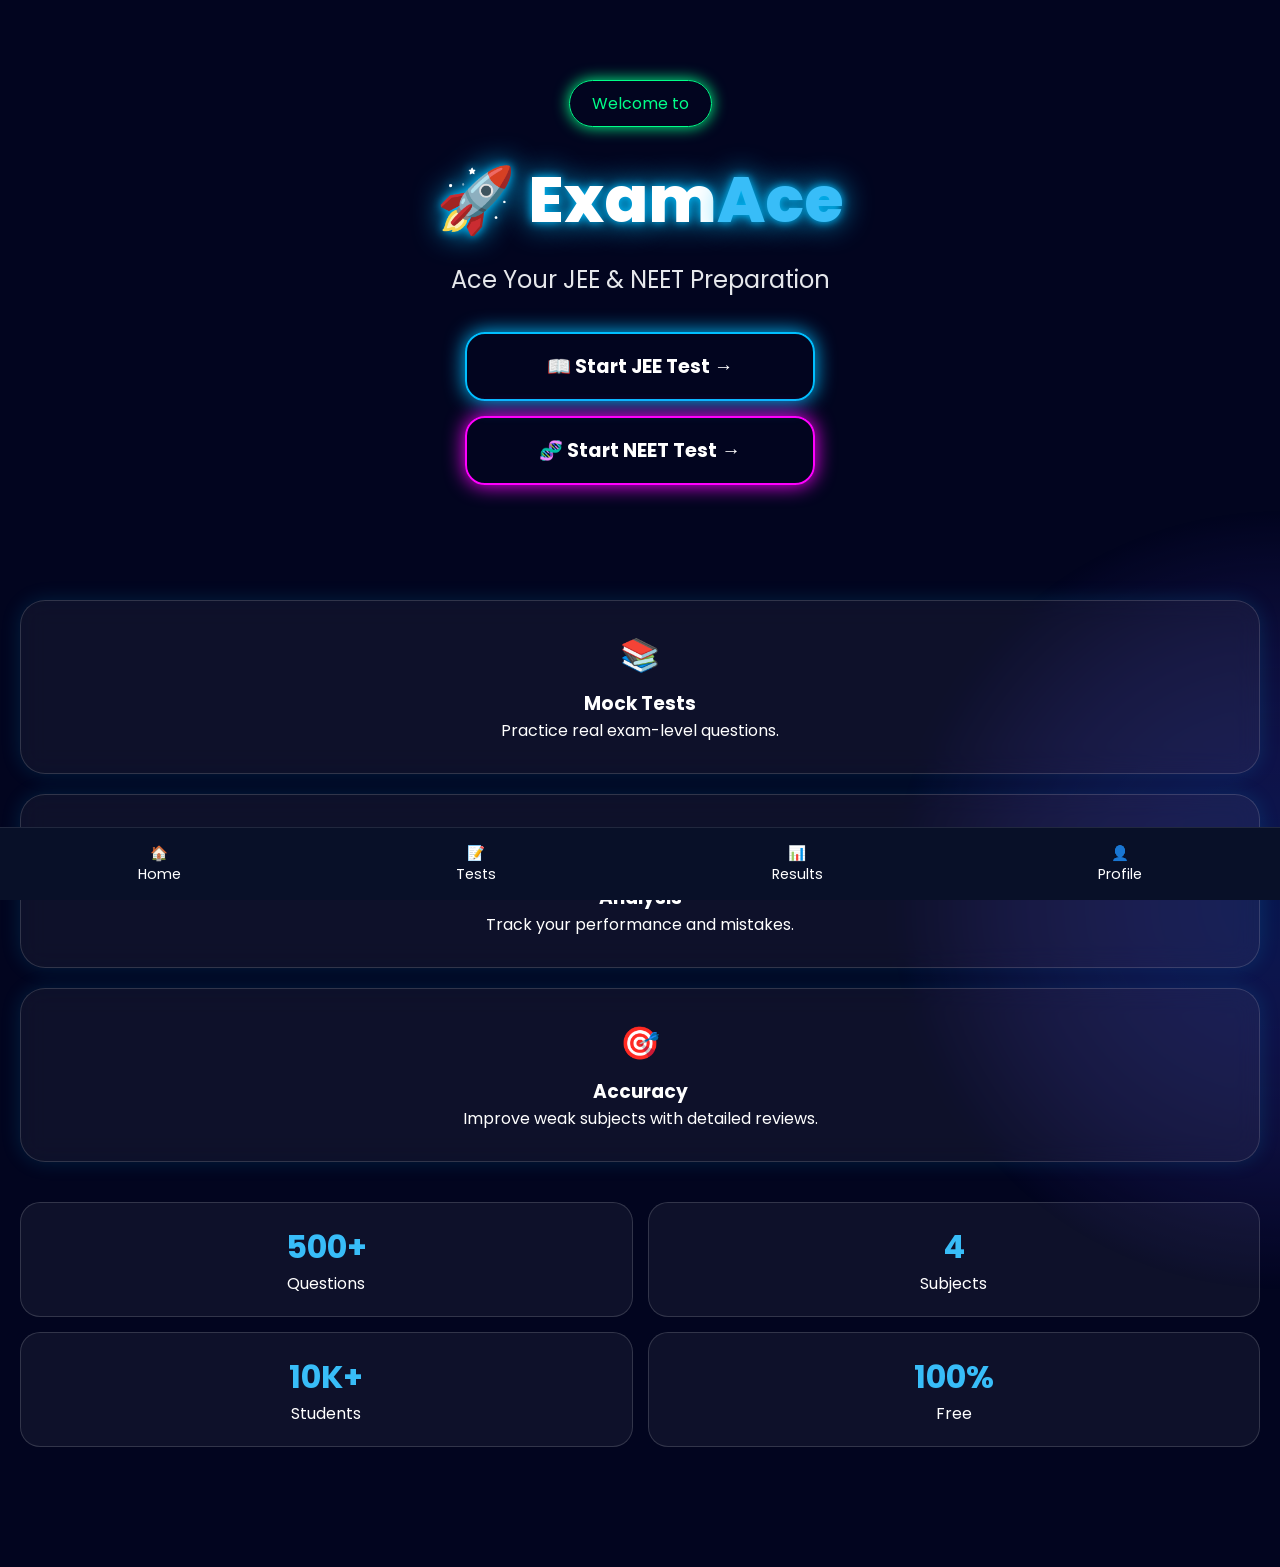
==== index.html @ eb155731 "Update index.html" ====
<!DOCTYPE html>
<html lang="en">
<head>
<meta charset="UTF-8">
<meta name="viewport" content="width=device-width, initial-scale=1.0">
<title>ExamAce</title>

<link href="https://fonts.googleapis.com/css2?family=Poppins:wght@300;400;600;700;800&display=swap" rel="stylesheet">

<style>

*{
margin:0;
padding:0;
box-sizing:border-box;
font-family:'Poppins',sans-serif;
}

body{
background:#02051f;
color:white;
overflow-x:hidden;
}

/* Animated Background */

body::before{
content:'';
position:fixed;
width:200%;
height:200%;
background:
radial-gradient(circle,#1d4ed8 0%,transparent 25%),
radial-gradient(circle,#9333ea 0%,transparent 25%);
animation:moveBg 20s linear infinite;
opacity:.25;
z-index:-1;
}

@keyframes moveBg{
0%{transform:translate(-20%,-20%) rotate(0deg);}
100%{transform:translate(-20%,-20%) rotate(360deg);}
}

/* Hero */

.hero{
padding:80px 20px;
text-align:center;
}

.badge{
display:inline-block;
padding:10px 22px;
border:1px solid #00ff88;
border-radius:30px;
color:#00ff88;
box-shadow:0 0 15px #00ff88;
margin-bottom:25px;
}

.logo{
font-size:4rem;
font-weight:800;
text-shadow:
0 0 10px #00bfff,
0 0 30px #00bfff;
}

.logo span{
color:#38bdf8;
}

.subtitle{
font-size:1.5rem;
margin-top:15px;
color:#e5e7eb;
}

.info{
margin:25px auto;
max-width:600px;
padding:14px;
border:1px solid #9333ea;
border-radius:30px;
box-shadow:0 0 20px rgba(147,51,234,.6);
}

.buttons{
margin-top:35px;
}

.btn{
display:block;
width:90%;
max-width:350px;
margin:15px auto;
padding:18px;
border-radius:20px;
text-decoration:none;
font-weight:700;
font-size:1.2rem;
color:white;
transition:.3s;
}

.btn-blue{
border:2px solid #00bfff;
box-shadow:0 0 20px #00bfff;
}

.btn-pink{
border:2px solid #ff00ff;
box-shadow:0 0 20px #ff00ff;
}

.btn:hover{
transform:translateY(-5px);
}

/* Cards */

.cards{
padding:20px;
display:grid;
gap:20px;
}

.card{
background:rgba(255,255,255,.05);
backdrop-filter:blur(12px);
border:1px solid rgba(255,255,255,.15);
border-radius:25px;
padding:30px;
text-align:center;
box-shadow:0 0 20px rgba(0,191,255,.15);
}

.card h2{
font-size:2rem;
margin-bottom:10px;
}

/* Stats */

.stats{
padding:20px;
}

.stats-box{
display:grid;
grid-template-columns:repeat(2,1fr);
gap:15px;
}

.stat{
background:rgba(255,255,255,.05);
border:1px solid rgba(255,255,255,.15);
border-radius:20px;
padding:20px;
text-align:center;
}

.stat h3{
font-size:2rem;
color:#38bdf8;
}

/* Bottom Nav */

.bottom-nav{
position:fixed;
bottom:0;
left:0;
width:100%;
background:#081028;
display:flex;
justify-content:space-around;
padding:15px 0;
border-top:1px solid rgba(255,255,255,.1);
}

.bottom-nav a{
color:white;
text-decoration:none;
font-size:.9rem;
text-align:center;
}

/* Floating Rocket */

.rocket{
display:inline-block;
animation:float 3s ease-in-out infinite;
}

@keyframes float{
0%,100%{
transform:translateY(0);
}
50%{
transform:translateY(-12px);
}
}

</style>
</head>

<body>

<section class="hero">

<div class="badge">Welcome to </div>

<h1 class="logo">
<span class="rocket">🚀</span>
Exam<span>Ace</span>
</h1>

<p class="subtitle">
Ace Your JEE & NEET Preparation
</p>

<div class="buttons">
<a href="#" class="btn btn-blue">
📖 Start JEE Test →
</a>

<a href="neet.html" class="btn btn-pink">
🧬 Start NEET Test →
</a>
</div>

</section>

<section class="cards">

<div class="card">
<h2>📚</h2>
<h3>Mock Tests</h3>
<p>Practice real exam-level questions.</p>
</div>

<div class="card">
<h2>📊</h2>
<h3>Analysis</h3>
<p>Track your performance and mistakes.</p>
</div>

<div class="card">
<h2>🎯</h2>
<h3>Accuracy</h3>
<p>Improve weak subjects with detailed reviews.</p>
</div>

</section>

<section class="stats">

<div class="stats-box">

<div class="stat">
<h3>500+</h3>
<p>Questions</p>
</div>

<div class="stat">
<h3>4</h3>
<p>Subjects</p>
</div>

<div class="stat">
<h3>10K+</h3>
<p>Students</p>
</div>

<div class="stat">
<h3>100%</h3>
<p>Free</p>
</div>

</div>

</section>

<div style="height:100px"></div>

<nav class="bottom-nav">
<a href="#">🏠<br>Home</a>
<a href="#">📝<br>Tests</a>
<a href="#">📊<br>Results</a>
<a href="#">👤<br>Profile</a>
</nav>

</body>
</html>
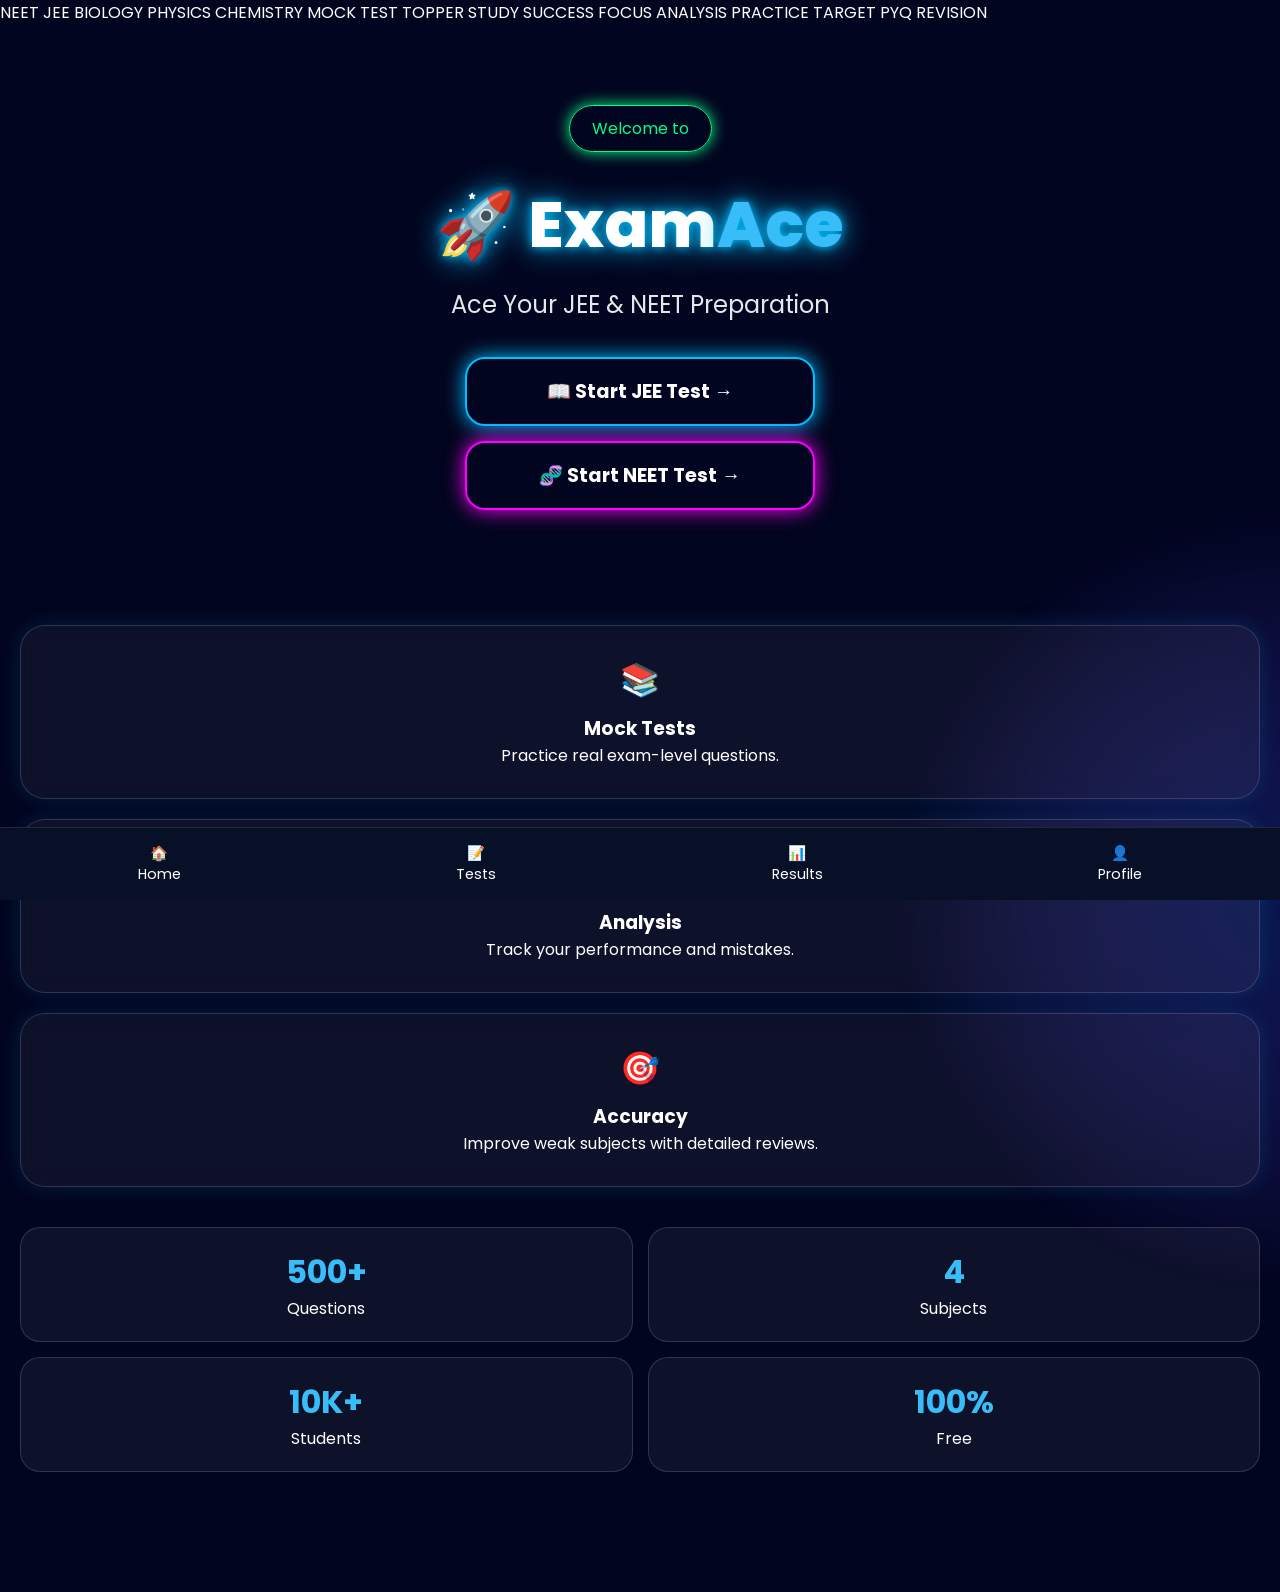
==== commit 8a9971f5: "Add floating words section to index.html" ====
--- a/index.html
+++ b/index.html
@@ -207,7 +207,23 @@
 </head>
 
 <body>
-
+<div class="floating-words">
+  <span>NEET</span>
+  <span>JEE</span>
+  <span>BIOLOGY</span>
+  <span>PHYSICS</span>
+  <span>CHEMISTRY</span>
+  <span>MOCK TEST</span>
+  <span>TOPPER</span>
+  <span>STUDY</span>
+  <span>SUCCESS</span>
+  <span>FOCUS</span>
+  <span>ANALYSIS</span>
+  <span>PRACTICE</span>
+  <span>TARGET</span>
+  <span>PYQ</span>
+  <span>REVISION</span>
+</div>
 <section class="hero">
 
 <div class="badge">Welcome to </div>
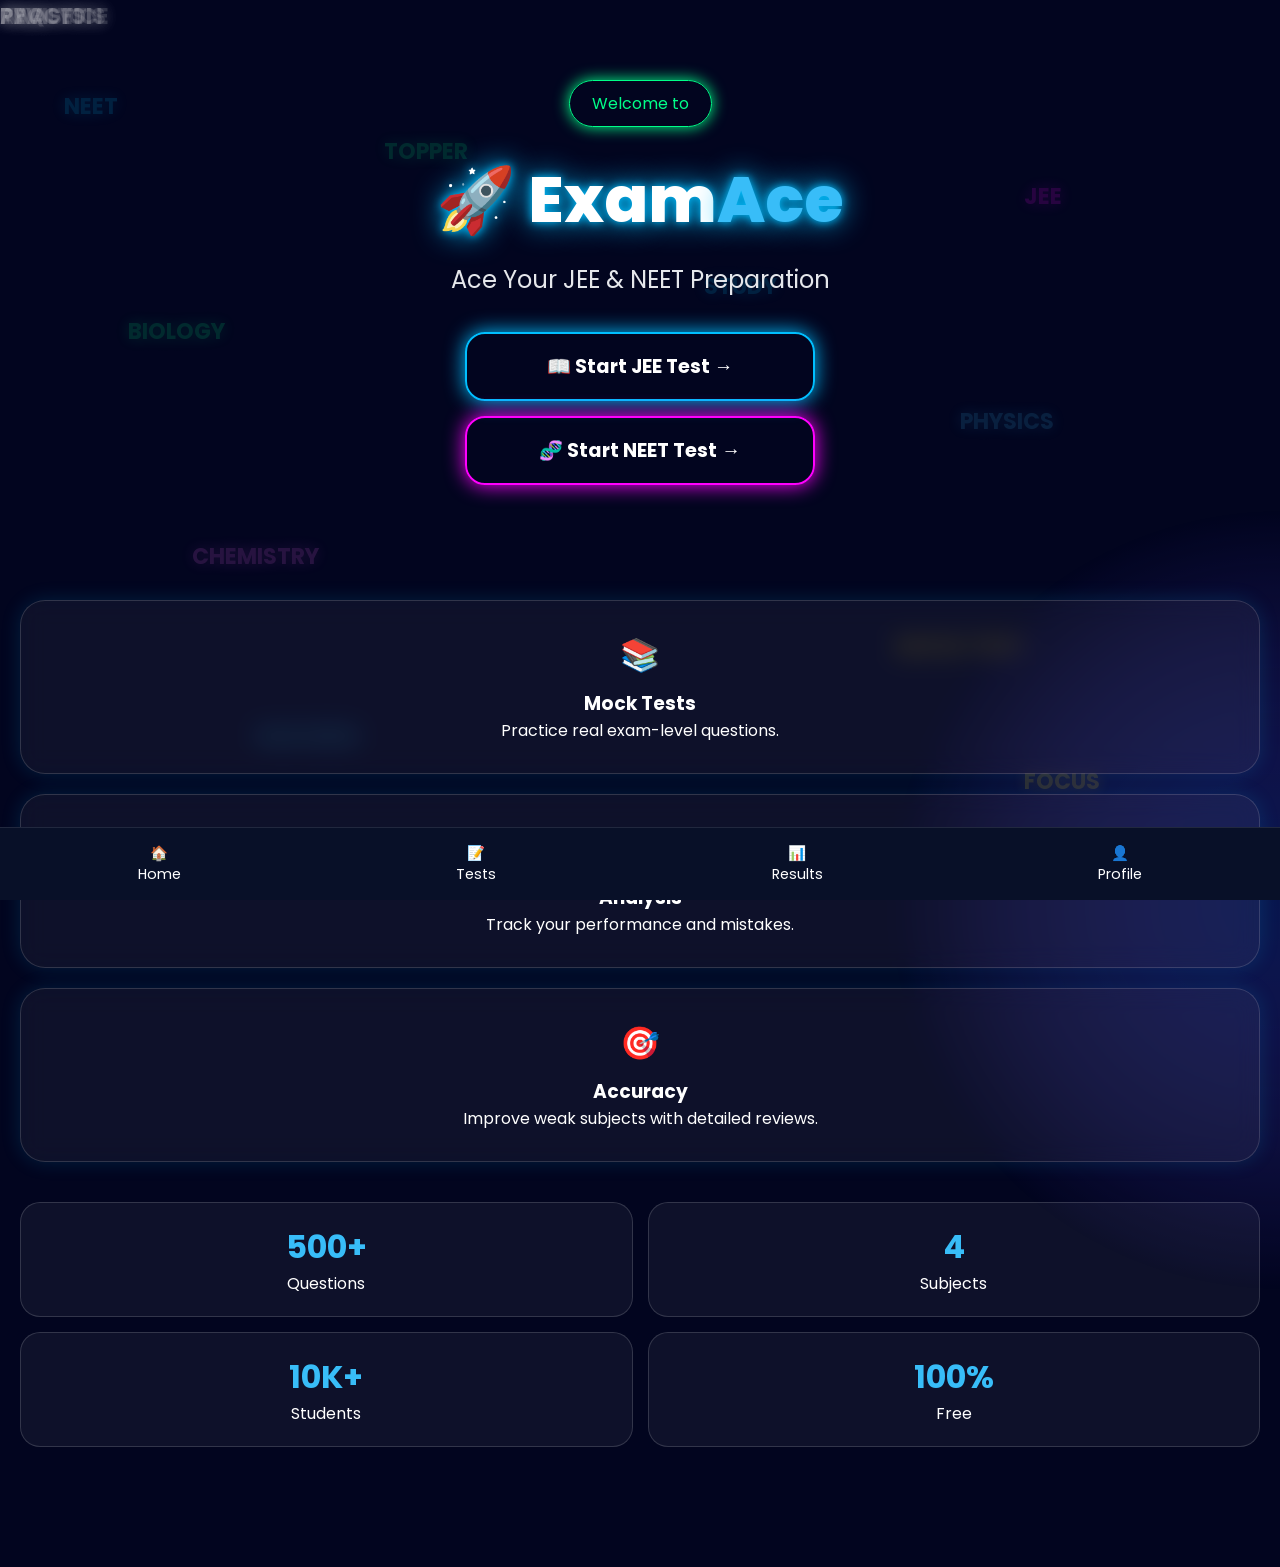
==== commit 89b1f254: "Implement floating words animation in index.html Added floating words animation with CSS styles." ====
--- a/index.html
+++ b/index.html
@@ -201,6 +201,46 @@
 50%{
 transform:translateY(-12px);
 }
+}
+/* Floating Exam Words */
+
+.floating-words{
+position:fixed;
+top:0;
+left:0;
+width:100%;
+height:100%;
+pointer-events:none;
+overflow:hidden;
+z-index:-1;
+}
+
+.floating-words span{
+position:absolute;
+font-size:22px;
+font-weight:bold;
+opacity:.15;
+text-shadow:0 0 15px currentColor;
+animation:floatWords linear infinite;
+}
+
+.floating-words span:nth-child(1){left:5%;top:10%;color:#00bfff;animation-duration:18s;}
+.floating-words span:nth-child(2){left:80%;top:20%;color:#ff00ff;animation-duration:22s;}
+.floating-words span:nth-child(3){left:10%;top:35%;color:#00ff88;animation-duration:20s;}
+.floating-words span:nth-child(4){left:75%;top:45%;color:#38bdf8;animation-duration:25s;}
+.floating-words span:nth-child(5){left:15%;top:60%;color:#ff66ff;animation-duration:17s;}
+.floating-words span:nth-child(6){left:70%;top:70%;color:#ffd700;animation-duration:24s;}
+.floating-words span:nth-child(7){left:30%;top:15%;color:#00ff88;animation-duration:19s;}
+.floating-words span:nth-child(8){left:55%;top:30%;color:#00bfff;animation-duration:21s;}
+.floating-words span:nth-child(9){left:20%;top:80%;color:#38bdf8;animation-duration:23s;}
+.floating-words span:nth-child(10){left:80%;top:85%;color:#ffd700;animation-duration:26s;}
+
+@keyframes floatWords{
+0%{transform:translate(0,0);}
+25%{transform:translate(20px,-30px);}
+50%{transform:translate(-20px,20px);}
+75%{transform:translate(30px,-15px);}
+100%{transform:translate(0,0);}
 }
 
 </style>
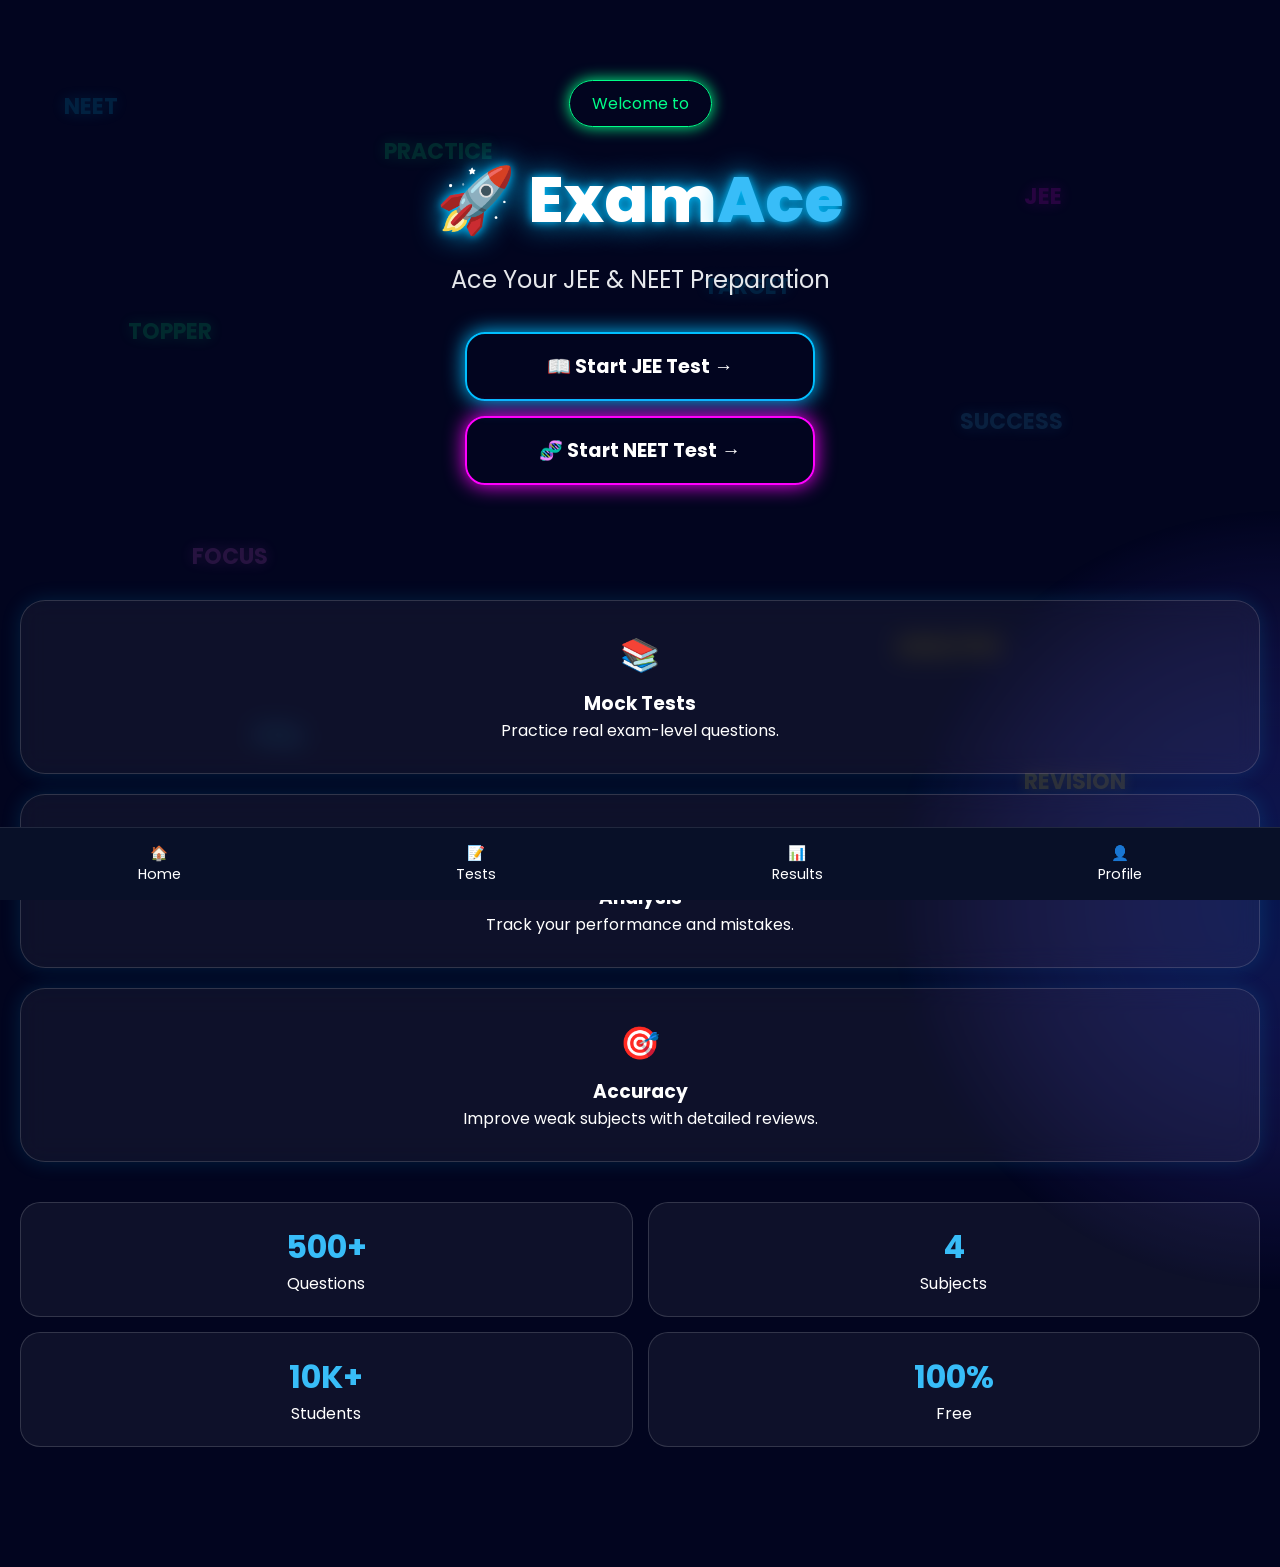
==== commit d0d57842: "Remove subjects from floating words in index.html Removed subjects from floating words section." ====
--- a/index.html
+++ b/index.html
@@ -250,12 +250,7 @@
 <div class="floating-words">
   <span>NEET</span>
   <span>JEE</span>
-  <span>BIOLOGY</span>
-  <span>PHYSICS</span>
-  <span>CHEMISTRY</span>
-  <span>MOCK TEST</span>
   <span>TOPPER</span>
-  <span>STUDY</span>
   <span>SUCCESS</span>
   <span>FOCUS</span>
   <span>ANALYSIS</span>
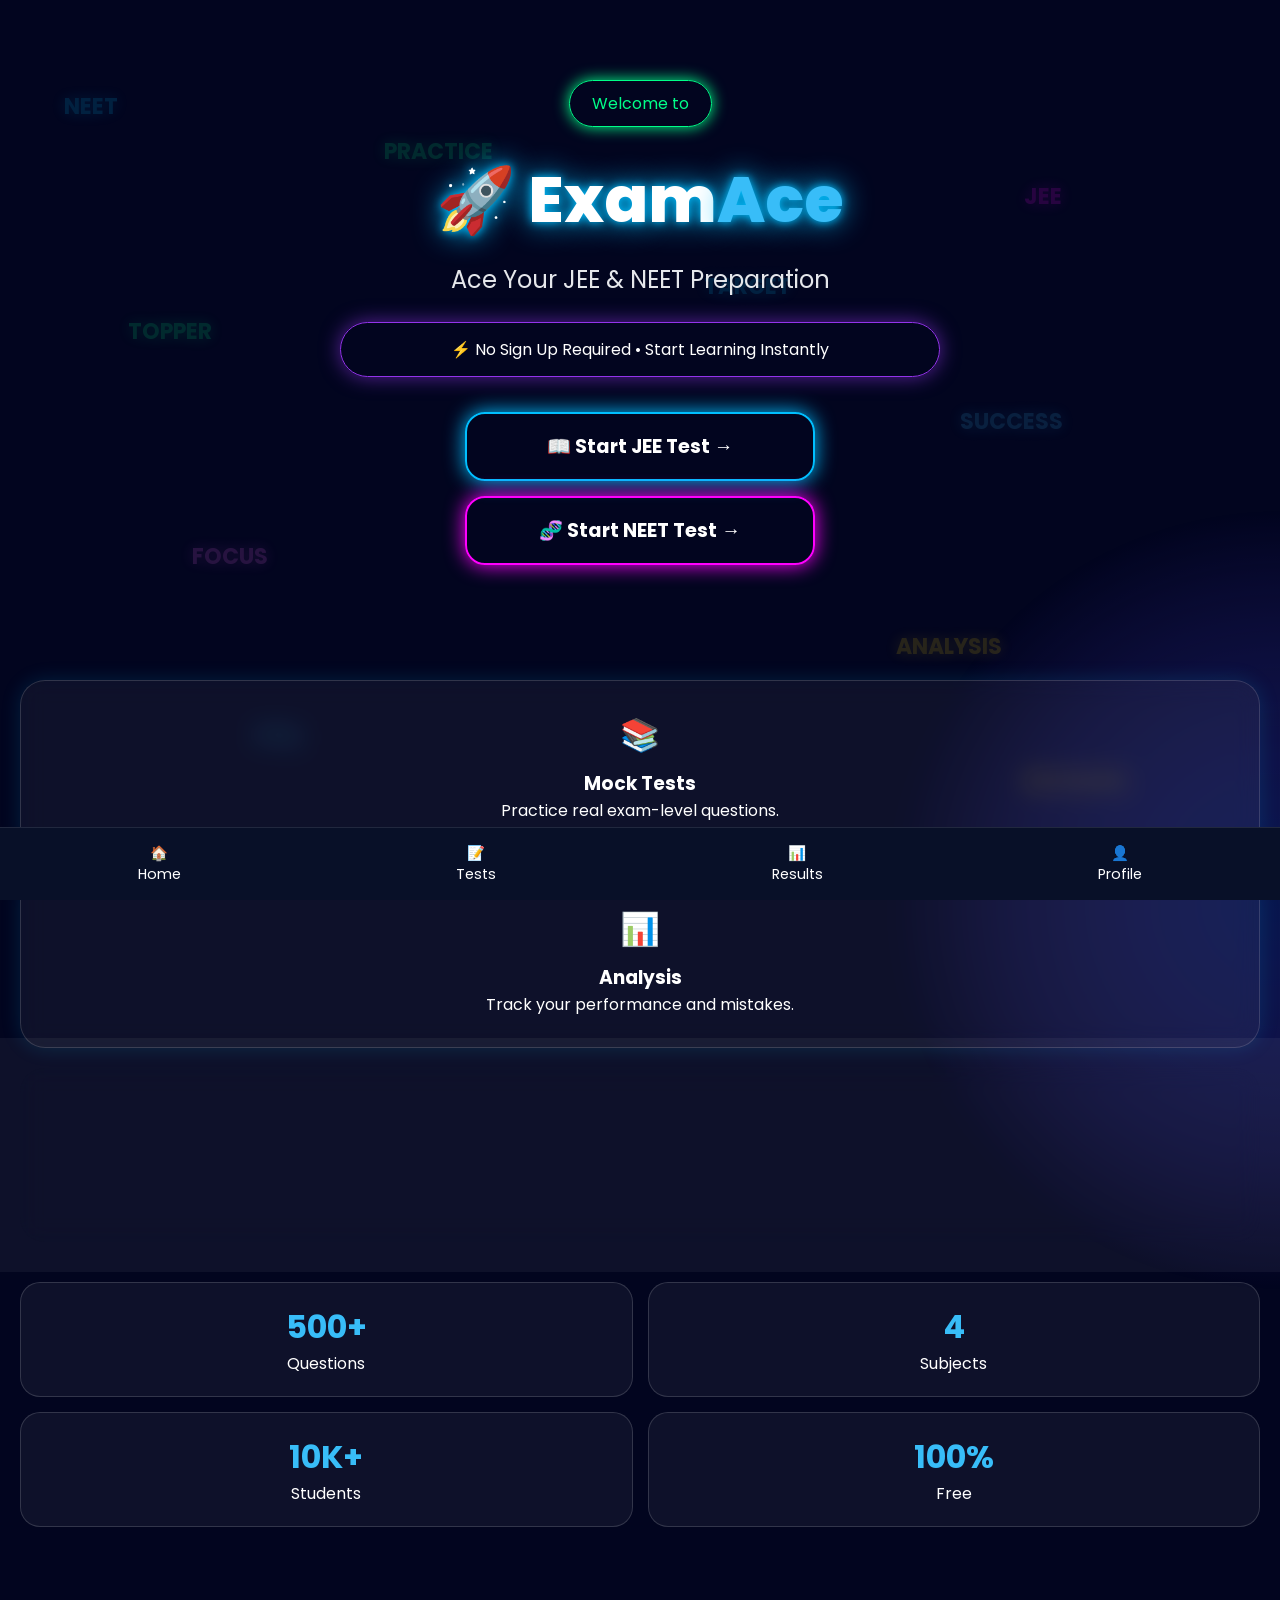
==== commit 852505d1: "Add info section and update JEE button link" ====
--- a/index.html
+++ b/index.html
@@ -272,8 +272,12 @@
 Ace Your JEE & NEET Preparation
 </p>
 
+<div class="info">
+⚡ No Sign Up Required • Start Learning Instantly
+</div>
+
 <div class="buttons">
-<a href="#" class="btn btn-blue">
+<a href="jee.html" class="btn btn-blue">
 📖 Start JEE Test →
 </a>
 
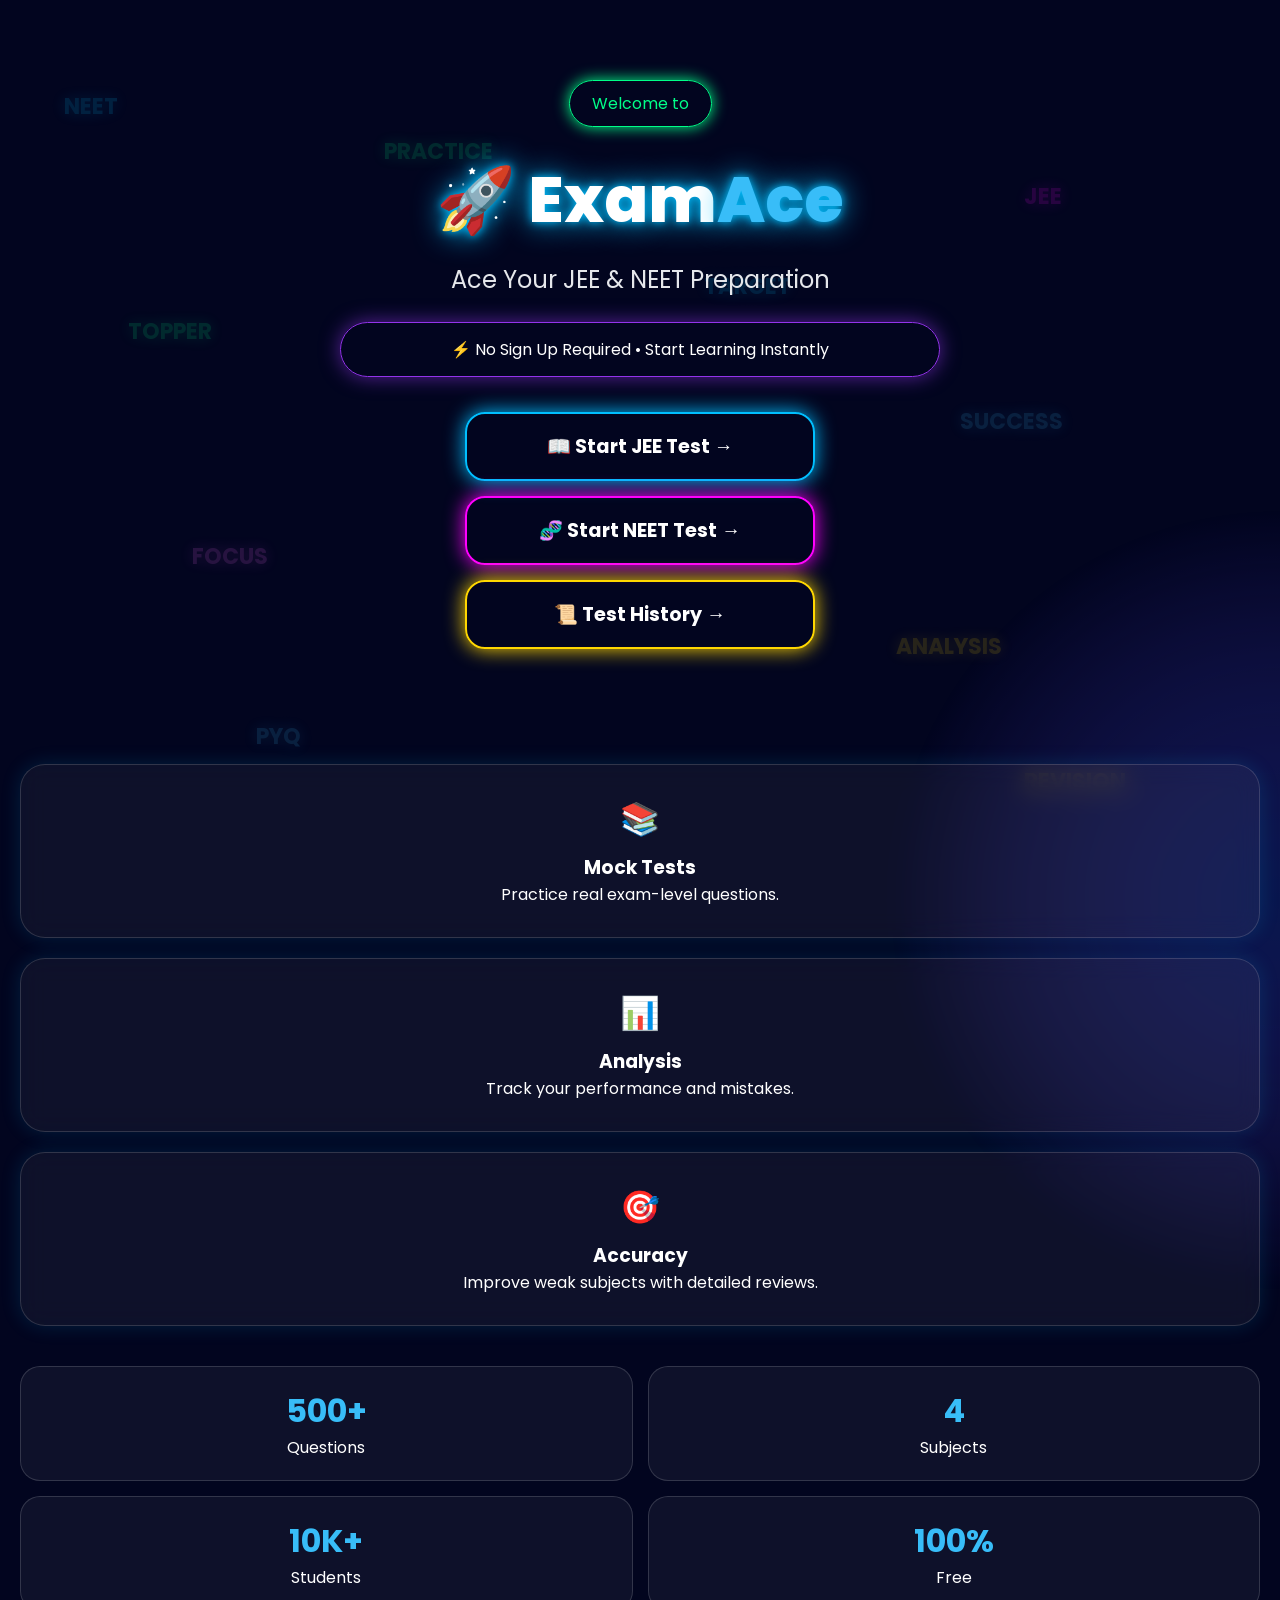
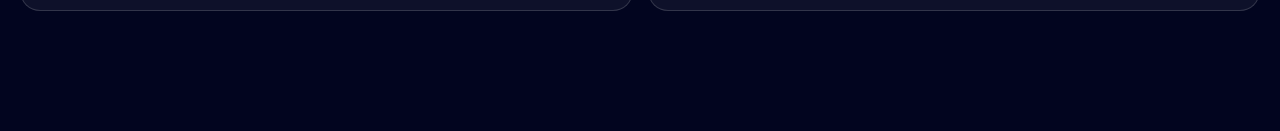
==== commit 2a616183: "Add styles for history button" ====
--- a/index.html
+++ b/index.html
@@ -114,6 +114,17 @@
 box-shadow:0 0 20px #ff00ff;
 }
 
+.btn-history{
+border:2px solid #ffd700;
+box-shadow:0 0 20px #ffd700;
+color:#fff;
+}
+
+.btn-history:hover{
+transform:translateY(-5px);
+box-shadow:0 0 30px #ffd700;
+}
+  
 .btn:hover{
 transform:translateY(-5px);
 }
@@ -164,27 +175,6 @@
 .stat h3{
 font-size:2rem;
 color:#38bdf8;
-}
-
-/* Bottom Nav */
-
-.bottom-nav{
-position:fixed;
-bottom:0;
-left:0;
-width:100%;
-background:#081028;
-display:flex;
-justify-content:space-around;
-padding:15px 0;
-border-top:1px solid rgba(255,255,255,.1);
-}
-
-.bottom-nav a{
-color:white;
-text-decoration:none;
-font-size:.9rem;
-text-align:center;
 }
 
 /* Floating Rocket */
@@ -277,6 +267,7 @@
 </div>
 
 <div class="buttons">
+
 <a href="jee.html" class="btn btn-blue">
 📖 Start JEE Test →
 </a>
@@ -284,6 +275,11 @@
 <a href="neet.html" class="btn btn-pink">
 🧬 Start NEET Test →
 </a>
+
+<a href="history.html" class="btn btn-history">
+📜 Test History →
+</a>
+
 </div>
 
 </section>
@@ -340,12 +336,5 @@
 
 <div style="height:100px"></div>
 
-<nav class="bottom-nav">
-<a href="#">🏠<br>Home</a>
-<a href="#">📝<br>Tests</a>
-<a href="#">📊<br>Results</a>
-<a href="#">👤<br>Profile</a>
-</nav>
-
 </body>
 </html>
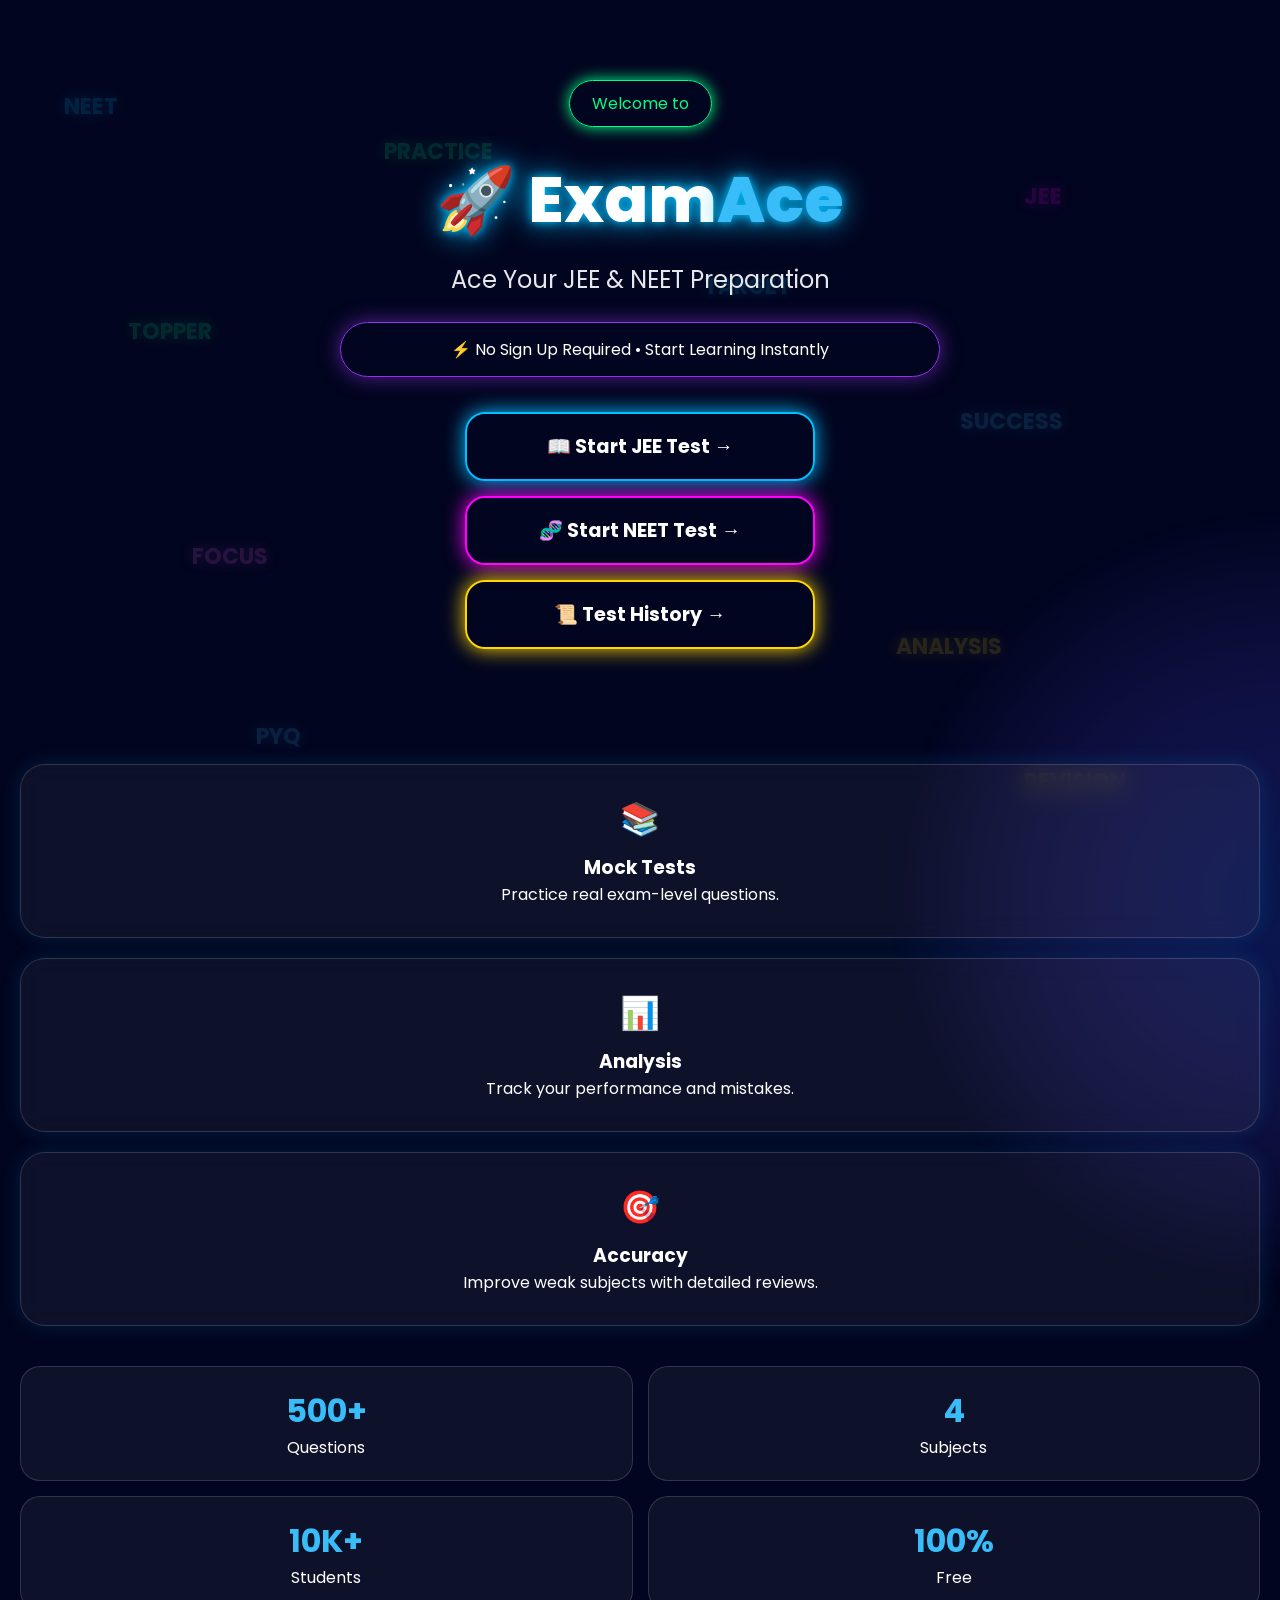
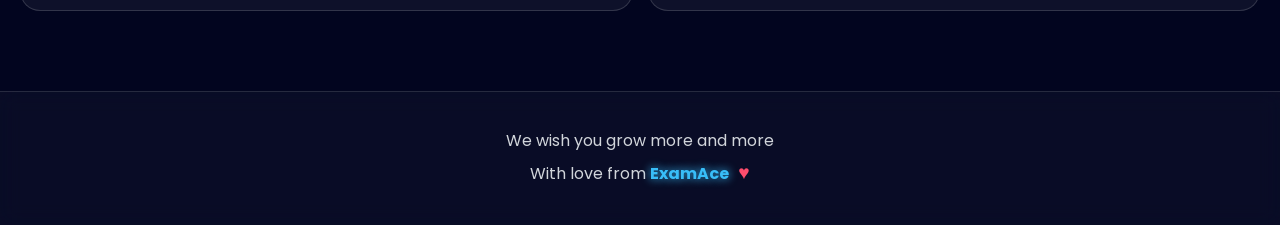
==== commit 2c04266f: "Remove empty div and update footer message" ====
--- a/index.html
+++ b/index.html
@@ -232,7 +232,61 @@
 75%{transform:translate(30px,-15px);}
 100%{transform:translate(0,0);}
 }
-
+/* Footer */
+
+.footer{
+margin-top:60px;
+padding:35px 20px;
+text-align:center;
+color:#d1d5db;
+border-top:1px solid rgba(255,255,255,.12);
+background:rgba(255,255,255,.03);
+backdrop-filter:blur(10px);
+}
+
+.footer p{
+font-size:1rem;
+line-height:1.8;
+}
+
+.brand{
+color:#38bdf8;
+font-weight:bold;
+text-shadow:0 0 10px #38bdf8;
+}
+
+/* Beating Heart */
+
+.heart{
+display:inline-block;
+color:#ff4d6d;
+font-size:1.2em;
+margin-left:5px;
+transform-origin:center;
+animation:heartbeat 1s infinite;
+}
+
+@keyframes heartbeat{
+0%{
+transform:scale(1);
+}
+15%{
+transform:scale(1.35);
+}
+30%{
+transform:scale(1);
+}
+45%{
+transform:scale(1.35);
+}
+60%{
+transform:scale(1);
+}
+100%{
+transform:scale(1);
+}
+}
+  
 </style>
 </head>
 
@@ -334,7 +388,17 @@
 
 </section>
 
-<div style="height:100px"></div>
-
+<footer class="footer">
+
+<p>We wish you grow more and more</p>
+
+<p>
+With love from
+<span class="brand">ExamAce</span>
+<span class="heart">♥</span>
+</p>
+
+</footer>
+  
 </body>
 </html>
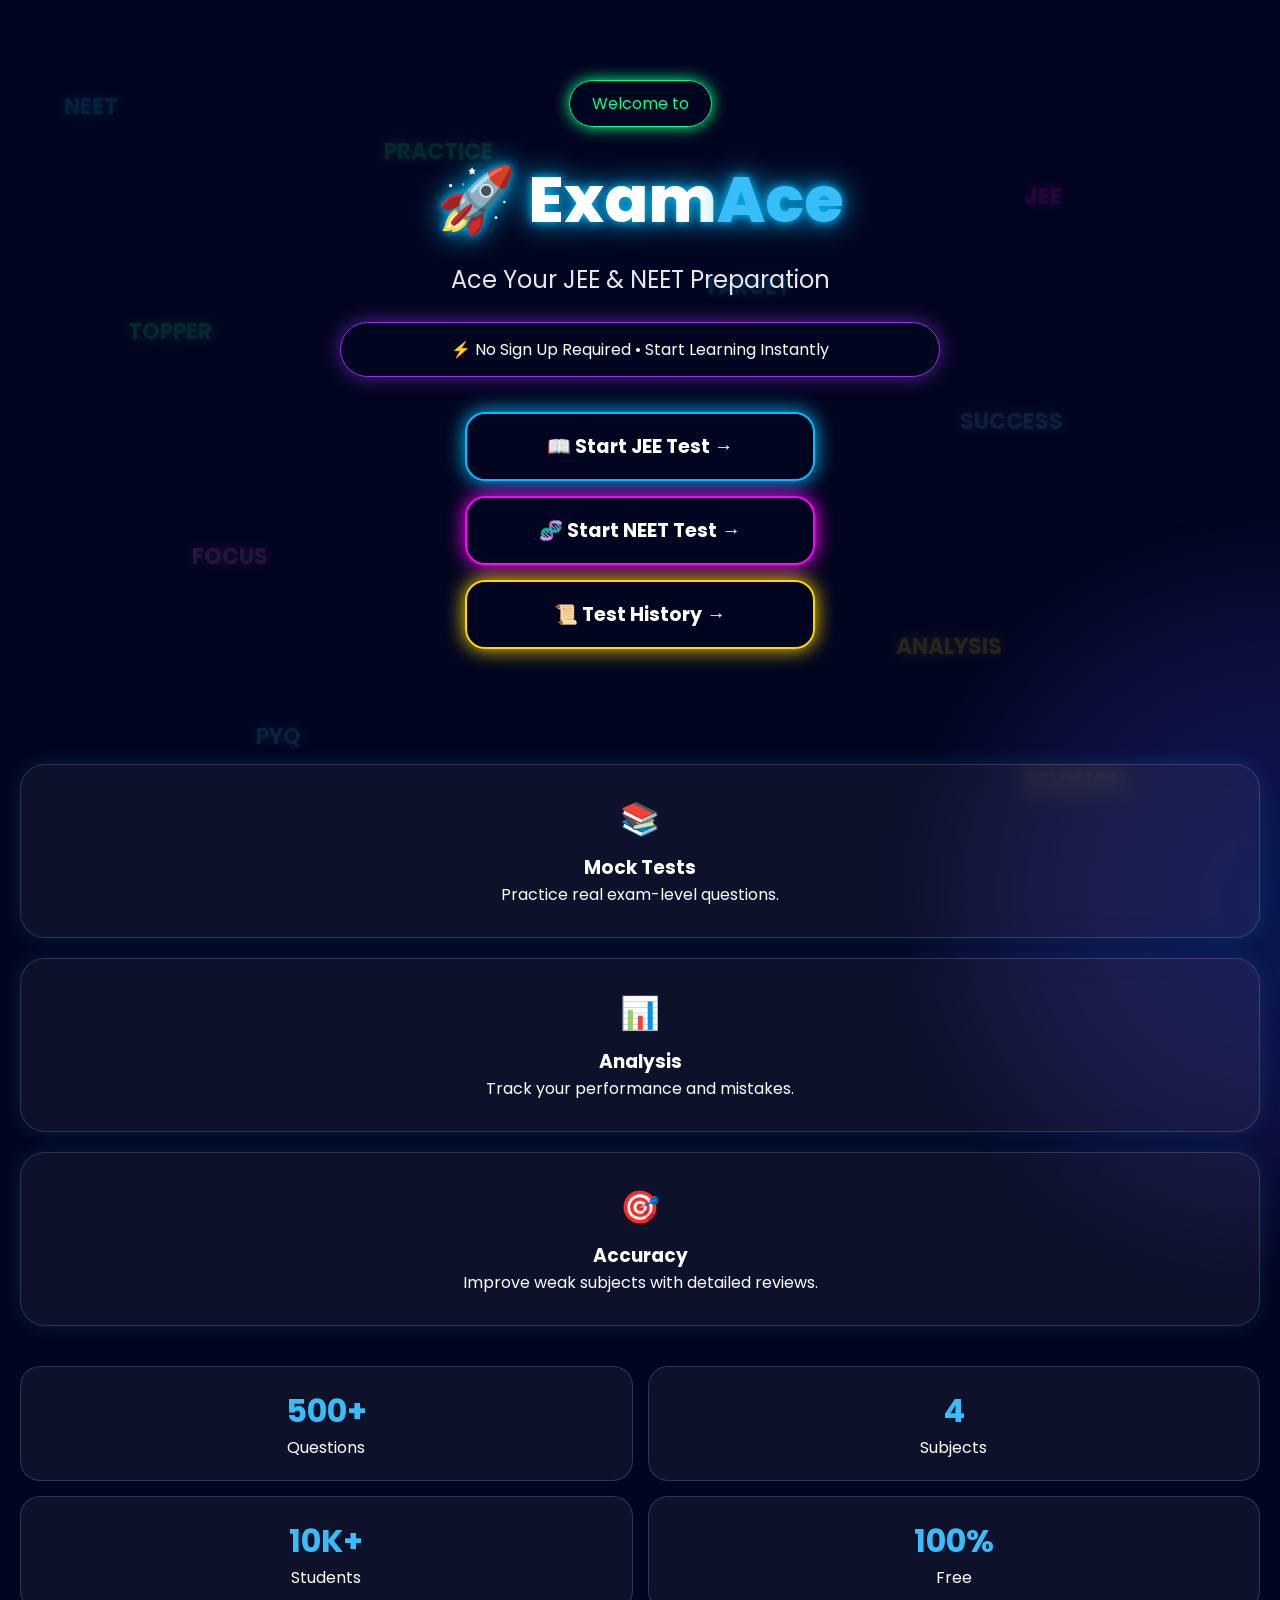
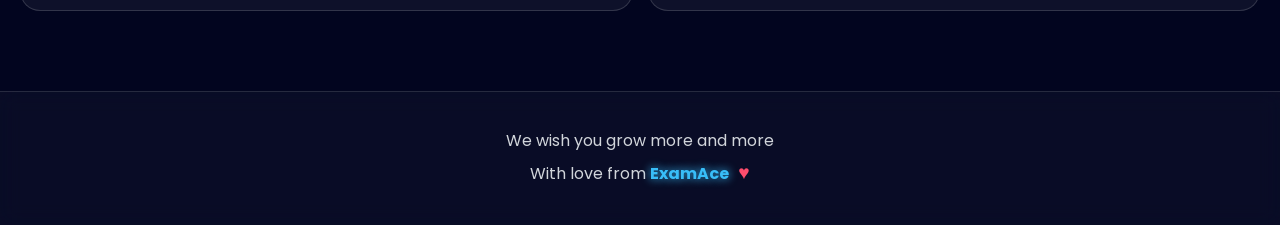
==== commit 8bc8c26c: "Add ripple effect to button clicks" ====
--- a/index.html
+++ b/index.html
@@ -286,6 +286,29 @@
 transform:scale(1);
 }
 }
+
+/* Ripple Effect */
+
+.btn{
+position:relative;
+overflow:hidden;
+}
+
+.ripple{
+position:absolute;
+border-radius:50%;
+transform:scale(0);
+background:rgba(255,255,255,0.6);
+animation:rippleEffect 0.7s linear;
+pointer-events:none;
+}
+
+@keyframes rippleEffect{
+to{
+transform:scale(4);
+opacity:0;
+}
+} 
   
 </style>
 </head>
@@ -399,6 +422,40 @@
 </p>
 
 </footer>
+
+<script>
+
+const buttons = document.querySelectorAll(".btn");
+
+buttons.forEach(button => {
+
+button.addEventListener("click", function(e){
+
+const ripple = document.createElement("span");
+
+const rect = button.getBoundingClientRect();
+
+const size = Math.max(rect.width, rect.height);
+
+ripple.classList.add("ripple");
+
+ripple.style.width = size + "px";
+ripple.style.height = size + "px";
+
+ripple.style.left = (e.clientX - rect.left - size/2) + "px";
+ripple.style.top = (e.clientY - rect.top - size/2) + "px";
+
+button.appendChild(ripple);
+
+setTimeout(()=>{
+ripple.remove();
+},700);
+
+});
+
+});
+
+</script>
   
 </body>
 </html>
